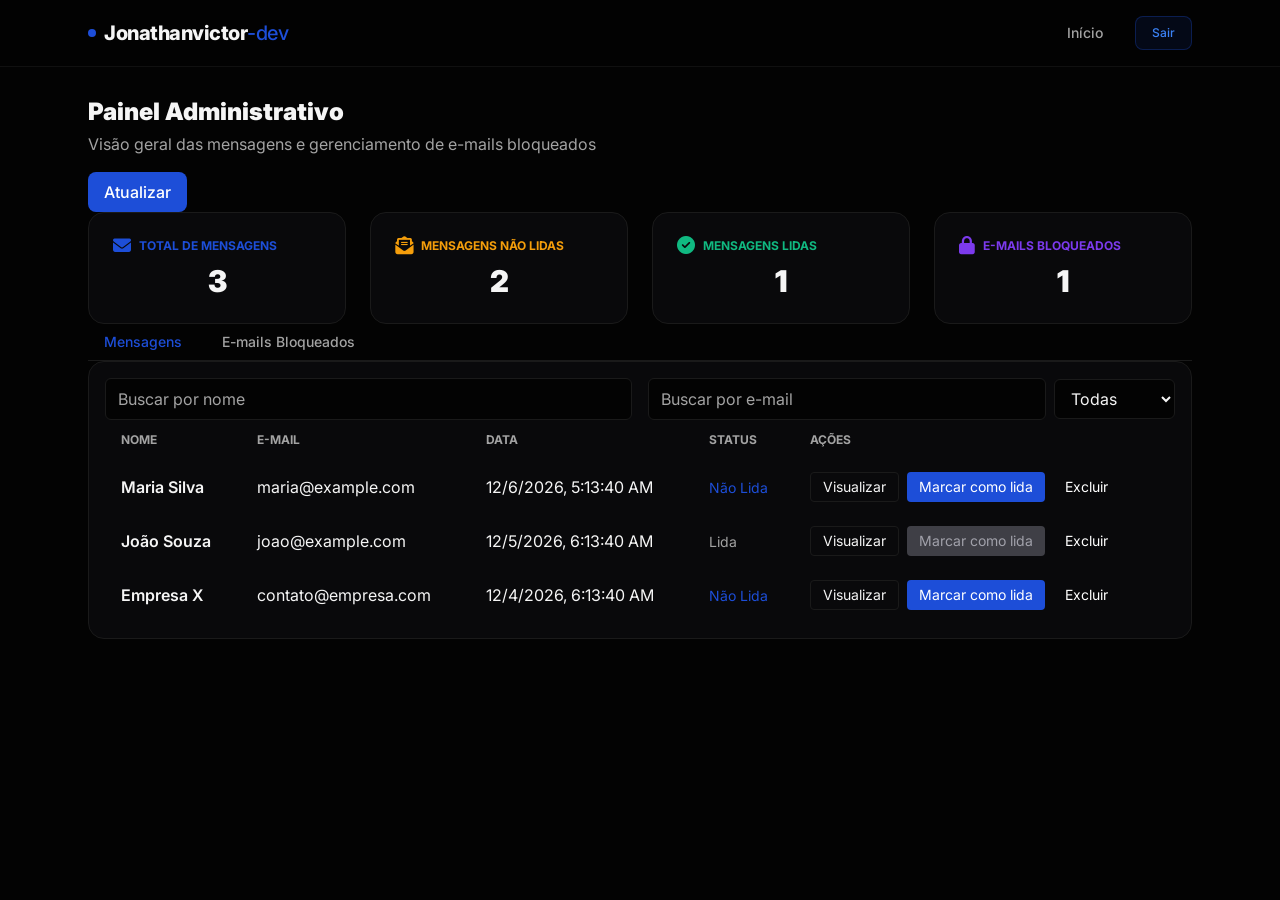
==== admin.html @ 73f5d61a "feat: incluir painel administrativo e suas funcionalidades" ====
<!DOCTYPE html>
<html lang="pt-BR" class="scroll-smooth">
<head>
    <meta charset="utf-8" />
    <meta name="viewport" content="width=device-width,initial-scale=1" />
    <title>Painel Administrativo - Jonathan Victor</title>

    <link rel="stylesheet" href="css/output.css">
    <link rel="shortcut icon" href="assets/favicons/favicon.ico" type="image/x-icon">
    <link rel="stylesheet" href="https://cdnjs.cloudflare.com/ajax/libs/font-awesome/6.5.0/css/all.min.css">
    <link href="https://fonts.googleapis.com/css2?family=Inter:wght@300;400;500;600;700;800&display=swap" rel="stylesheet">
</head>
<body class="bg-background text-text-primary selection:bg-accent selection:text-white">

    <header class="fixed top-0 left-0 w-full z-50 bg-background/80 backdrop-blur-md border-b border-border/60" role="banner">
        <div class="max-w-6xl mx-auto px-6 py-4 flex items-center justify-between">
            <a href="index.html" class="text-xl font-extrabold tracking-tight flex items-center gap-2">
                <span class="w-2 h-2 rounded-full bg-accent"></span>
                <span>Jonathanvictor<span class="text-accent font-medium">-dev</span></span>
            </a>
            <nav class="hidden md:flex items-center gap-8 text-sm font-medium">
                <a href="index.html" class="text-text-secondary hover:text-accent transition-colors">Início</a>
                <a href="login.html" class="px-4 py-2 bg-accent/10 border border-accent/30 text-accent-light rounded-lg text-xs hover:bg-accent hover:text-white transition-all">Sair</a>
            </nav>
        </div>
    </header>

    <main class="pt-24 min-h-[calc(100vh-64px)]">
        <div class="max-w-6xl mx-auto px-6 py-8">

            <!-- Header -->
            <div class="flex flex-col sm:flex-row sm:items-center sm:justify-between gap-4 mb-8">
                <div>
                    <h1 class="text-2xl sm:text-3xl font-black">Painel Administrativo</h1>
                    <p class="text-text-secondary mt-1">Visão geral das mensagens e gerenciamento de e-mails bloqueados</p>
                </div>
                <div class="flex items-center gap-3">
                    <button id="refreshBtn" class="px-4 py-2 bg-accent hover:bg-accent-light text-white font-medium rounded-lg transition">Atualizar</button>
                </div>
            </div>

            <!-- Cards Resumo -->
            <section class="mb-8">
                <div class="grid grid-cols-2 md:grid-cols-2 lg:grid-cols-4 gap-6 items-stretch">
                    <article class="bg-surface border border-border rounded-2xl p-6 flex flex-col justify-center">
                        <h3 class="flex items-center gap-2 text-xs font-bold uppercase" style="color:#1d4ed8"><i class="fa-solid fa-envelope" style="font-size: 1.125rem; flex-shrink: 0;" aria-hidden="true"></i>Total de Mensagens</h3>
                        <p class="text-center text-3xl font-black mt-2 text-text-primary" id="countTotal">--</p>
                    </article>

                    <article class="bg-surface border border-border rounded-2xl p-6 flex flex-col justify-center">
                        <h3 class="flex items-center gap-2 text-xs font-bold uppercase" style="color:#f59e0b"><i class="fa-solid fa-envelope-open-text" style="font-size: 1.125rem; flex-shrink: 0;" aria-hidden="true"></i>Mensagens Não Lidas</h3>
                        <p class="text-center text-3xl font-black mt-2 text-text-primary" id="countUnread">--</p>
                    </article>

                    <article class="bg-surface border border-border rounded-2xl p-6 flex flex-col justify-center">
                        <h3 class="flex items-center gap-2 text-xs font-bold uppercase" style="color:#10b981"><i class="fa-solid fa-circle-check" style="font-size: 1.125rem; flex-shrink: 0;" aria-hidden="true"></i>Mensagens Lidas</h3>
                        <p class="text-center text-3xl font-black mt-2 text-text-primary" id="countRead">--</p>
                    </article>

                    <article class="bg-surface border border-border rounded-2xl p-6 flex flex-col justify-center">
                        <h3 class="flex items-center gap-2 text-xs font-bold uppercase" style="color:#7c3aed"><i class="fa-solid fa-lock" style="font-size: 1.125rem; flex-shrink: 0;" aria-hidden="true"></i>E-mails Bloqueados</h3>
                        <p class="text-center text-3xl font-black mt-2 text-text-primary" id="countBlocked">--</p>
                    </article>
                </div>
            </section>

            <!-- Tabs -->
            <section class="mb-6">
                <div class="flex gap-2 border-b border-border mb-4">
                    <button class="tab-btn px-4 py-2 text-sm font-medium text-accent bg-transparent" data-tab="messages" aria-selected="true">Mensagens</button>
                    <button class="tab-btn px-4 py-2 text-sm font-medium text-text-secondary bg-transparent" data-tab="blocked" aria-selected="false">E-mails Bloqueados</button>
                </div>

                <!-- Mensagens -->
                <div id="tab-messages" class="tab-panel">
                    <div class="bg-surface border border-border rounded-2xl p-4">
                        <div class="flex flex-col md:flex-row md:items-center md:justify-between gap-4 mb-4">
                            <div class="flex items-center gap-2 w-full md:w-1/2">
                                <input id="searchName" type="search" placeholder="Buscar por nome" class="w-full px-3 py-2 rounded-md bg-background border border-border text-text-primary placeholder:text-text-secondary focus:outline-none" />
                            </div>
                            <div class="flex items-center gap-2 w-full md:w-1/2 justify-end">
                                <input id="searchEmail" type="search" placeholder="Buscar por e-mail" class="w-full md:w-1/2 px-3 py-2 rounded-md bg-background border border-border text-text-primary placeholder:text-text-secondary focus:outline-none" />
                                <select id="filterStatus" class="px-3 py-2 rounded-md bg-background border border-border text-text-primary">
                                    <option value="all">Todas</option>
                                    <option value="read">Lidas</option>
                                    <option value="unread">Não Lidas</option>
                                </select>
                            </div>
                        </div>

                        <div id="messagesTableWrap" class="overflow-x-auto" style="max-width: 100%; overflow-x: auto; -webkit-overflow-scrolling: touch;">
                            <table class="w-full text-left table-auto" style="min-width: 46rem;">
                                <thead>
                                    <tr class="text-text-secondary text-xs uppercase">
                                        <th class="px-4 py-3">Nome</th>
                                        <th class="px-4 py-3">E-mail</th>
                                        <th class="px-4 py-3">Data</th>
                                        <th class="px-4 py-3">Status</th>
                                        <th class="px-4 py-3">Ações</th>
                                    </tr>
                                </thead>
                                <tbody id="messagesTbody" class="divide-y divide-border">
                                    <!-- preenchido por JS -->
                                </tbody>
                            </table>
                        </div>
                    </div>
                </div>

                <!-- E-mails Bloqueados -->
                <div id="tab-blocked" class="tab-panel hidden">
                    <div class="bg-surface border border-border rounded-2xl p-4">
                        <form id="blockForm" class="grid grid-cols-1 md:grid-cols-3 gap-3 mb-4">
                            <div class="md:col-span-2">
                                <label class="text-sm text-text-primary">E-mail</label>
                                <input id="blockEmail" type="email" required placeholder="exemplo@dominio.com" class="w-full px-3 py-2 rounded-md bg-background border border-border text-text-primary" />
                            </div>
                            <div>
                                <label class="text-sm text-text-primary">Motivo</label>
                                <input id="blockReason" type="text" placeholder="Motivo do bloqueio" class="w-full px-3 py-2 rounded-md bg-background border border-border text-text-primary" />
                            </div>
                            <div class="md:col-span-3 flex justify-end">
                                <button type="submit" class="px-4 py-2 bg-accent hover:bg-accent-light text-white rounded-md">Bloquear E-mail</button>
                            </div>
                        </form>

                        <div class="overflow-x-auto" style="max-width: 100%; overflow-x: auto; -webkit-overflow-scrolling: touch;">
                            <table class="w-full text-left table-auto" style="min-width: 38rem;">
                                <thead>
                                    <tr class="text-text-secondary text-xs uppercase">
                                        <th class="px-4 py-3">E-mail</th>
                                        <th class="px-4 py-3">Motivo</th>
                                        <th class="px-4 py-3">Data de Bloqueio</th>
                                        <th class="px-4 py-3">Ações</th>
                                    </tr>
                                </thead>
                                <tbody id="blockedTbody" class="divide-y divide-border">
                                    <!-- preenchido por JS -->
                                </tbody>
                            </table>
                        </div>
                    </div>
                </div>
            </section>

        </div>
    </main>

    <!-- Modais -->
    <div id="modalOverlay" class="fixed inset-0 bg-black/60 hidden items-center justify-center z-50">
        <div id="modal" class="bg-surface border border-border rounded-2xl w-full p-6 animate-fade" style="width: calc(100% - 2rem); max-width: 42rem;">
            <header class="flex items-start justify-between">
                <h2 id="modalTitle" class="text-lg font-bold text-text-primary">Detalhes</h2>
                <button id="modalClose" aria-label="Fechar" class="text-text-secondary hover:text-text-primary">✕</button>
            </header>
            <div id="modalContent" class="mt-4 text-text-secondary">
                <!-- preenchido por JS -->
            </div>
        </div>
    </div>

    <!-- Confirm Modal -->
    <div id="confirmOverlay" class="fixed inset-0 hidden items-center justify-center z-50" style="background-color: rgba(0, 0, 0, 0.72); backdrop-filter: blur(3px);">
        <div class="bg-surface border border-border rounded-2xl w-full p-6" style="width: calc(100% - 2rem); max-width: 28rem; background-color: #111214; border-color: #303036; box-shadow: 0 20px 50px rgba(0, 0, 0, 0.6);">
            <p id="confirmText" class="text-text-primary">Tem certeza?</p>
            <div class="mt-4 flex justify-end gap-2">
                <button id="confirmCancel" class="px-4 py-2 bg-background border border-border rounded-md">Cancelar</button>
                <button id="confirmOk" class="px-4 py-2 bg-accent text-white rounded-md">Confirmar</button>
            </div>
        </div>
    </div>

    <!-- Toasts -->
    <div id="toasts" class="fixed space-y-2 z-50" style="right: 1rem; top: 5rem; width: min(22rem, calc(100% - 2rem));" aria-live="polite"></div>

    <script src="js/admin.js" defer></script>
</body>
</html>
---- css/output.css ----
*, ::before, ::after {
  --tw-border-spacing-x: 0;
  --tw-border-spacing-y: 0;
  --tw-translate-x: 0;
  --tw-translate-y: 0;
  --tw-rotate: 0;
  --tw-skew-x: 0;
  --tw-skew-y: 0;
  --tw-scale-x: 1;
  --tw-scale-y: 1;
  --tw-pan-x:  ;
  --tw-pan-y:  ;
  --tw-pinch-zoom:  ;
  --tw-scroll-snap-strictness: proximity;
  --tw-gradient-from-position:  ;
  --tw-gradient-via-position:  ;
  --tw-gradient-to-position:  ;
  --tw-ordinal:  ;
  --tw-slashed-zero:  ;
  --tw-numeric-figure:  ;
  --tw-numeric-spacing:  ;
  --tw-numeric-fraction:  ;
  --tw-ring-inset:  ;
  --tw-ring-offset-width: 0px;
  --tw-ring-offset-color: #fff;
  --tw-ring-color: rgb(59 130 246 / 0.5);
  --tw-ring-offset-shadow: 0 0 #0000;
  --tw-ring-shadow: 0 0 #0000;
  --tw-shadow: 0 0 #0000;
  --tw-shadow-colored: 0 0 #0000;
  --tw-blur:  ;
  --tw-brightness:  ;
  --tw-contrast:  ;
  --tw-grayscale:  ;
  --tw-hue-rotate:  ;
  --tw-invert:  ;
  --tw-saturate:  ;
  --tw-sepia:  ;
  --tw-drop-shadow:  ;
  --tw-backdrop-blur:  ;
  --tw-backdrop-brightness:  ;
  --tw-backdrop-contrast:  ;
  --tw-backdrop-grayscale:  ;
  --tw-backdrop-hue-rotate:  ;
  --tw-backdrop-invert:  ;
  --tw-backdrop-opacity:  ;
  --tw-backdrop-saturate:  ;
  --tw-backdrop-sepia:  ;
  --tw-contain-size:  ;
  --tw-contain-layout:  ;
  --tw-contain-paint:  ;
  --tw-contain-style:  ;
}

::backdrop {
  --tw-border-spacing-x: 0;
  --tw-border-spacing-y: 0;
  --tw-translate-x: 0;
  --tw-translate-y: 0;
  --tw-rotate: 0;
  --tw-skew-x: 0;
  --tw-skew-y: 0;
  --tw-scale-x: 1;
  --tw-scale-y: 1;
  --tw-pan-x:  ;
  --tw-pan-y:  ;
  --tw-pinch-zoom:  ;
  --tw-scroll-snap-strictness: proximity;
  --tw-gradient-from-position:  ;
  --tw-gradient-via-position:  ;
  --tw-gradient-to-position:  ;
  --tw-ordinal:  ;
  --tw-slashed-zero:  ;
  --tw-numeric-figure:  ;
  --tw-numeric-spacing:  ;
  --tw-numeric-fraction:  ;
  --tw-ring-inset:  ;
  --tw-ring-offset-width: 0px;
  --tw-ring-offset-color: #fff;
  --tw-ring-color: rgb(59 130 246 / 0.5);
  --tw-ring-offset-shadow: 0 0 #0000;
  --tw-ring-shadow: 0 0 #0000;
  --tw-shadow: 0 0 #0000;
  --tw-shadow-colored: 0 0 #0000;
  --tw-blur:  ;
  --tw-brightness:  ;
  --tw-contrast:  ;
  --tw-grayscale:  ;
  --tw-hue-rotate:  ;
  --tw-invert:  ;
  --tw-saturate:  ;
  --tw-sepia:  ;
  --tw-drop-shadow:  ;
  --tw-backdrop-blur:  ;
  --tw-backdrop-brightness:  ;
  --tw-backdrop-contrast:  ;
  --tw-backdrop-grayscale:  ;
  --tw-backdrop-hue-rotate:  ;
  --tw-backdrop-invert:  ;
  --tw-backdrop-opacity:  ;
  --tw-backdrop-saturate:  ;
  --tw-backdrop-sepia:  ;
  --tw-contain-size:  ;
  --tw-contain-layout:  ;
  --tw-contain-paint:  ;
  --tw-contain-style:  ;
}

/*
! tailwindcss v3.4.13 | MIT License | https://tailwindcss.com
*/

/*
1. Prevent padding and border from affecting element width. (https://github.com/mozdevs/cssremedy/issues/4)
2. Allow adding a border to an element by just adding a border-width. (https://github.com/tailwindcss/tailwindcss/pull/116)
*/

*,
::before,
::after {
  box-sizing: border-box;
  /* 1 */
  border-width: 0;
  /* 2 */
  border-style: solid;
  /* 2 */
  border-color: #e5e7eb;
  /* 2 */
}

::before,
::after {
  --tw-content: '';
}

/*
1. Use a consistent sensible line-height in all browsers.
2. Prevent adjustments of font size after orientation changes in iOS.
3. Use a more readable tab size.
4. Use the user's configured `sans` font-family by default.
5. Use the user's configured `sans` font-feature-settings by default.
6. Use the user's configured `sans` font-variation-settings by default.
7. Disable tap highlights on iOS
*/

html,
:host {
  line-height: 1.5;
  /* 1 */
  -webkit-text-size-adjust: 100%;
  /* 2 */
  -moz-tab-size: 4;
  /* 3 */
  -o-tab-size: 4;
     tab-size: 4;
  /* 3 */
  font-family: Inter, sans-serif;
  /* 4 */
  font-feature-settings: normal;
  /* 5 */
  font-variation-settings: normal;
  /* 6 */
  -webkit-tap-highlight-color: transparent;
  /* 7 */
}

/*
1. Remove the margin in all browsers.
2. Inherit line-height from `html` so users can set them as a class directly on the `html` element.
*/

body {
  margin: 0;
  /* 1 */
  line-height: inherit;
  /* 2 */
}

/*
1. Add the correct height in Firefox.
2. Correct the inheritance of border color in Firefox. (https://bugzilla.mozilla.org/show_bug.cgi?id=190655)
3. Ensure horizontal rules are visible by default.
*/

hr {
  height: 0;
  /* 1 */
  color: inherit;
  /* 2 */
  border-top-width: 1px;
  /* 3 */
}

/*
Add the correct text decoration in Chrome, Edge, and Safari.
*/

abbr:where([title]) {
  -webkit-text-decoration: underline dotted;
          text-decoration: underline dotted;
}

/*
Remove the default font size and weight for headings.
*/

h1,
h2,
h3,
h4,
h5,
h6 {
  font-size: inherit;
  font-weight: inherit;
}

/*
Reset links to optimize for opt-in styling instead of opt-out.
*/

a {
  color: inherit;
  text-decoration: inherit;
}

/*
Add the correct font weight in Edge and Safari.
*/

b,
strong {
  font-weight: bolder;
}

/*
1. Use the user's configured `mono` font-family by default.
2. Use the user's configured `mono` font-feature-settings by default.
3. Use the user's configured `mono` font-variation-settings by default.
4. Correct the odd `em` font sizing in all browsers.
*/

code,
kbd,
samp,
pre {
  font-family: ui-monospace, SFMono-Regular, Menlo, Monaco, Consolas, "Liberation Mono", "Courier New", monospace;
  /* 1 */
  font-feature-settings: normal;
  /* 2 */
  font-variation-settings: normal;
  /* 3 */
  font-size: 1em;
  /* 4 */
}

/*
Add the correct font size in all browsers.
*/

small {
  font-size: 80%;
}

/*
Prevent `sub` and `sup` elements from affecting the line height in all browsers.
*/

sub,
sup {
  font-size: 75%;
  line-height: 0;
  position: relative;
  vertical-align: baseline;
}

sub {
  bottom: -0.25em;
}

sup {
  top: -0.5em;
}

/*
1. Remove text indentation from table contents in Chrome and Safari. (https://bugs.chromium.org/p/chromium/issues/detail?id=999088, https://bugs.webkit.org/show_bug.cgi?id=201297)
2. Correct table border color inheritance in all Chrome and Safari. (https://bugs.chromium.org/p/chromium/issues/detail?id=935729, https://bugs.webkit.org/show_bug.cgi?id=195016)
3. Remove gaps between table borders by default.
*/

table {
  text-indent: 0;
  /* 1 */
  border-color: inherit;
  /* 2 */
  border-collapse: collapse;
  /* 3 */
}

/*
1. Change the font styles in all browsers.
2. Remove the margin in Firefox and Safari.
3. Remove default padding in all browsers.
*/

button,
input,
optgroup,
select,
textarea {
  font-family: inherit;
  /* 1 */
  font-feature-settings: inherit;
  /* 1 */
  font-variation-settings: inherit;
  /* 1 */
  font-size: 100%;
  /* 1 */
  font-weight: inherit;
  /* 1 */
  line-height: inherit;
  /* 1 */
  letter-spacing: inherit;
  /* 1 */
  color: inherit;
  /* 1 */
  margin: 0;
  /* 2 */
  padding: 0;
  /* 3 */
}

/*
Remove the inheritance of text transform in Edge and Firefox.
*/

button,
select {
  text-transform: none;
}

/*
1. Correct the inability to style clickable types in iOS and Safari.
2. Remove default button styles.
*/

button,
input:where([type='button']),
input:where([type='reset']),
input:where([type='submit']) {
  -webkit-appearance: button;
  /* 1 */
  background-color: transparent;
  /* 2 */
  background-image: none;
  /* 2 */
}

/*
Use the modern Firefox focus style for all focusable elements.
*/

:-moz-focusring {
  outline: auto;
}

/*
Remove the additional `:invalid` styles in Firefox. (https://github.com/mozilla/gecko-dev/blob/2f9eacd9d3d995c937b4251a5557d95d494c9be1/layout/style/res/forms.css#L728-L737)
*/

:-moz-ui-invalid {
  box-shadow: none;
}

/*
Add the correct vertical alignment in Chrome and Firefox.
*/

progress {
  vertical-align: baseline;
}

/*
Correct the cursor style of increment and decrement buttons in Safari.
*/

::-webkit-inner-spin-button,
::-webkit-outer-spin-button {
  height: auto;
}

/*
1. Correct the odd appearance in Chrome and Safari.
2. Correct the outline style in Safari.
*/

[type='search'] {
  -webkit-appearance: textfield;
  /* 1 */
  outline-offset: -2px;
  /* 2 */
}

/*
Remove the inner padding in Chrome and Safari on macOS.
*/

::-webkit-search-decoration {
  -webkit-appearance: none;
}

/*
1. Correct the inability to style clickable types in iOS and Safari.
2. Change font properties to `inherit` in Safari.
*/

::-webkit-file-upload-button {
  -webkit-appearance: button;
  /* 1 */
  font: inherit;
  /* 2 */
}

/*
Add the correct display in Chrome and Safari.
*/

summary {
  display: list-item;
}

/*
Removes the default spacing and border for appropriate elements.
*/

blockquote,
dl,
dd,
h1,
h2,
h3,
h4,
h5,
h6,
hr,
figure,
p,
pre {
  margin: 0;
}

fieldset {
  margin: 0;
  padding: 0;
}

legend {
  padding: 0;
}

ol,
ul,
menu {
  list-style: none;
  margin: 0;
  padding: 0;
}

/*
Reset default styling for dialogs.
*/

dialog {
  padding: 0;
}

/*
Prevent resizing textareas horizontally by default.
*/

textarea {
  resize: vertical;
}

/*
1. Reset the default placeholder opacity in Firefox. (https://github.com/tailwindlabs/tailwindcss/issues/3300)
2. Set the default placeholder color to the user's configured gray 400 color.
*/

input::-moz-placeholder, textarea::-moz-placeholder {
  opacity: 1;
  /* 1 */
  color: #9ca3af;
  /* 2 */
}

input::placeholder,
textarea::placeholder {
  opacity: 1;
  /* 1 */
  color: #9ca3af;
  /* 2 */
}

/*
Set the default cursor for buttons.
*/

button,
[role="button"] {
  cursor: pointer;
}

/*
Make sure disabled buttons don't get the pointer cursor.
*/

:disabled {
  cursor: default;
}

/*
1. Make replaced elements `display: block` by default. (https://github.com/mozdevs/cssremedy/issues/14)
2. Add `vertical-align: middle` to align replaced elements more sensibly by default. (https://github.com/jensimmons/cssremedy/issues/14#issuecomment-634934210)
   This can trigger a poorly considered lint error in some tools but is included by design.
*/

img,
svg,
video,
canvas,
audio,
iframe,
embed,
object {
  display: block;
  /* 1 */
  vertical-align: middle;
  /* 2 */
}

/*
Constrain images and videos to the parent width and preserve their intrinsic aspect ratio. (https://github.com/mozdevs/cssremedy/issues/14)
*/

img,
video {
  max-width: 100%;
  height: auto;
}

/* Make elements with the HTML hidden attribute stay hidden by default */

[hidden] {
  display: none;
}

.visible {
  visibility: visible;
}

.fixed {
  position: fixed;
}

.absolute {
  position: absolute;
}

.relative {
  position: relative;
}

.inset-0 {
  inset: 0px;
}

.inset-\[-10px\] {
  inset: -10px;
}

.-right-4 {
  right: -1rem;
}

.-top-4 {
  top: -1rem;
}

.bottom-1 {
  bottom: 0.25rem;
}

.left-0 {
  left: 0px;
}

.right-0 {
  right: 0px;
}

.top-0 {
  top: 0px;
}

.top-full {
  top: 100%;
}

.z-10 {
  z-index: 10;
}

.z-50 {
  z-index: 50;
}

.order-1 {
  order: 1;
}

.order-2 {
  order: 2;
}

.mx-auto {
  margin-left: auto;
  margin-right: auto;
}

.mb-10 {
  margin-bottom: 2.5rem;
}

.mb-16 {
  margin-bottom: 4rem;
}

.mb-2 {
  margin-bottom: 0.5rem;
}

.mb-3 {
  margin-bottom: 0.75rem;
}

.mb-6 {
  margin-bottom: 1.5rem;
}

.mr-2 {
  margin-right: 0.5rem;
}

.mt-1 {
  margin-top: 0.25rem;
}

.mt-16 {
  margin-top: 4rem;
}

.mt-2 {
  margin-top: 0.5rem;
}

.mt-3 {
  margin-top: 0.75rem;
}

.mt-4 {
  margin-top: 1rem;
}

.block {
  display: block;
}

.inline-block {
  display: inline-block;
}

.flex {
  display: flex;
}

.inline-flex {
  display: inline-flex;
}

.grid {
  display: grid;
}

.hidden {
  display: none;
}

.aspect-video {
  aspect-ratio: 16 / 9;
}

.h-2 {
  height: 0.5rem;
}

.h-3 {
  height: 0.75rem;
}

.h-32 {
  height: 8rem;
}

.h-4 {
  height: 1rem;
}

.h-6 {
  height: 1.5rem;
}

.h-64 {
  height: 16rem;
}

.h-\[6px\] {
  height: 6px;
}

.h-full {
  height: 100%;
}

.min-h-\[85vh\] {
  min-height: 85vh;
}

.w-2 {
  width: 0.5rem;
}

.w-3 {
  width: 0.75rem;
}

.w-32 {
  width: 8rem;
}

.w-4 {
  width: 1rem;
}

.w-6 {
  width: 1.5rem;
}

.w-64 {
  width: 16rem;
}

.w-full {
  width: 100%;
}

.max-w-2xl {
  max-width: 42rem;
}

.max-w-3xl {
  max-width: 48rem;
}

.max-w-6xl {
  max-width: 72rem;
}

.max-w-sm {
  max-width: 24rem;
}

.max-w-xl {
  max-width: 36rem;
}

.scale-105 {
  --tw-scale-x: 1.05;
  --tw-scale-y: 1.05;
  transform: translate(var(--tw-translate-x), var(--tw-translate-y)) rotate(var(--tw-rotate)) skewX(var(--tw-skew-x)) skewY(var(--tw-skew-y)) scaleX(var(--tw-scale-x)) scaleY(var(--tw-scale-y));
}

@keyframes spin {
  to {
    transform: rotate(360deg);
  }
}

.animate-\[spin_40s_linear_infinite\] {
  animation: spin 40s linear infinite;
}

@keyframes float {
  0%, 100% {
    transform: translateY(0px) rotate(0deg);
  }

  50% {
    transform: translateY(-15px) rotate(1deg);
  }
}

.animate-float {
  animation: float 6s ease-in-out infinite;
}

@keyframes ping {
  75%, 100% {
    transform: scale(2);
    opacity: 0;
  }
}

.animate-ping {
  animation: ping 1s cubic-bezier(0, 0, 0.2, 1) infinite;
}

@keyframes pulse {
  50% {
    opacity: .5;
  }
}

.animate-pulse {
  animation: pulse 2s cubic-bezier(0.4, 0, 0.6, 1) infinite;
}

@keyframes pulse {
  50% {
    opacity: .5;
  }
}

.animate-pulse-slow {
  animation: pulse 4s cubic-bezier(0.4, 0.6, 0.6, 1) infinite;
}

.resize-y {
  resize: vertical;
}

.grid-cols-1 {
  grid-template-columns: repeat(1, minmax(0, 1fr));
}

.grid-cols-2 {
  grid-template-columns: repeat(2, minmax(0, 1fr));
}

.grid-cols-3 {
  grid-template-columns: repeat(3, minmax(0, 1fr));
}

.grid-cols-4 {
  grid-template-columns: repeat(4, minmax(0, 1fr));
}

.flex-col {
  flex-direction: column;
}

.flex-wrap {
  flex-wrap: wrap;
}

.items-center {
  align-items: center;
}

.items-stretch {
  align-items: stretch;
}

.justify-center {
  justify-content: center;
}

.justify-between {
  justify-content: space-between;
}

.gap-1 {
  gap: 0.25rem;
}

.gap-12 {
  gap: 3rem;
}

.gap-2 {
  gap: 0.5rem;
}

.gap-3 {
  gap: 0.75rem;
}

.gap-4 {
  gap: 1rem;
}

.gap-5 {
  gap: 1.25rem;
}

.gap-6 {
  gap: 1.5rem;
}

.gap-8 {
  gap: 2rem;
}

.space-y-2 > :not([hidden]) ~ :not([hidden]) {
  --tw-space-y-reverse: 0;
  margin-top: calc(0.5rem * calc(1 - var(--tw-space-y-reverse)));
  margin-bottom: calc(0.5rem * var(--tw-space-y-reverse));
}

.space-y-4 > :not([hidden]) ~ :not([hidden]) {
  --tw-space-y-reverse: 0;
  margin-top: calc(1rem * calc(1 - var(--tw-space-y-reverse)));
  margin-bottom: calc(1rem * var(--tw-space-y-reverse));
}

.space-y-5 > :not([hidden]) ~ :not([hidden]) {
  --tw-space-y-reverse: 0;
  margin-top: calc(1.25rem * calc(1 - var(--tw-space-y-reverse)));
  margin-bottom: calc(1.25rem * var(--tw-space-y-reverse));
}

.space-y-6 > :not([hidden]) ~ :not([hidden]) {
  --tw-space-y-reverse: 0;
  margin-top: calc(1.5rem * calc(1 - var(--tw-space-y-reverse)));
  margin-bottom: calc(1.5rem * var(--tw-space-y-reverse));
}

.overflow-hidden {
  overflow: hidden;
}

.overflow-x-auto {
  overflow-x: auto;
}

.scroll-smooth {
  scroll-behavior: smooth;
}

.rounded {
  border-radius: 0.25rem;
}

.rounded-2xl {
  border-radius: 1rem;
}

.rounded-full {
  border-radius: 9999px;
}

.rounded-lg {
  border-radius: 0.5rem;
}

.rounded-md {
  border-radius: 0.375rem;
}

.rounded-xl {
  border-radius: 0.75rem;
}

.border {
  border-width: 1px;
}

.border-2 {
  border-width: 2px;
}

.border-b {
  border-bottom-width: 1px;
}

.border-t {
  border-top-width: 1px;
}

.border-dashed {
  border-style: dashed;
}

.border-accent {
  --tw-border-opacity: 1;
  border-color: rgb(29 78 216 / var(--tw-border-opacity));
}

.border-accent\/20 {
  border-color: rgb(29 78 216 / 0.2);
}

.border-accent\/30 {
  border-color: rgb(29 78 216 / 0.3);
}

.border-accent\/40 {
  border-color: rgb(29 78 216 / 0.4);
}

.border-border {
  --tw-border-opacity: 1;
  border-color: rgb(26 26 26 / var(--tw-border-opacity));
}

.border-border\/50 {
  border-color: rgb(26 26 26 / 0.5);
}

.border-border\/60 {
  border-color: rgb(26 26 26 / 0.6);
}

.bg-accent {
  --tw-bg-opacity: 1;
  background-color: rgb(29 78 216 / var(--tw-bg-opacity));
}

.bg-accent-light {
  --tw-bg-opacity: 1;
  background-color: rgb(59 130 246 / var(--tw-bg-opacity));
}

.bg-accent\/10 {
  background-color: rgb(29 78 216 / 0.1);
}

.bg-accent\/30 {
  background-color: rgb(29 78 216 / 0.3);
}

.bg-accent\/5 {
  background-color: rgb(29 78 216 / 0.05);
}

.bg-background {
  --tw-bg-opacity: 1;
  background-color: rgb(3 3 3 / var(--tw-bg-opacity));
}

.bg-background\/80 {
  background-color: rgb(3 3 3 / 0.8);
}

.bg-green-500 {
  --tw-bg-opacity: 1;
  background-color: rgb(34 197 94 / var(--tw-bg-opacity));
}

.bg-neutral-900 {
  --tw-bg-opacity: 1;
  background-color: rgb(23 23 23 / var(--tw-bg-opacity));
}

.bg-red-500 {
  --tw-bg-opacity: 1;
  background-color: rgb(239 68 68 / var(--tw-bg-opacity));
}

.bg-surface {
  --tw-bg-opacity: 1;
  background-color: rgb(9 9 11 / var(--tw-bg-opacity));
}

.bg-surface\/30 {
  background-color: rgb(9 9 11 / 0.3);
}

.bg-surface\/50 {
  background-color: rgb(9 9 11 / 0.5);
}

.bg-transparent {
  background-color: transparent;
}

.bg-gradient-to-br {
  background-image: linear-gradient(to bottom right, var(--tw-gradient-stops));
}

.bg-gradient-to-t {
  background-image: linear-gradient(to top, var(--tw-gradient-stops));
}

.bg-gradient-to-tr {
  background-image: linear-gradient(to top right, var(--tw-gradient-stops));
}

.from-accent {
  --tw-gradient-from: #1d4ed8 var(--tw-gradient-from-position);
  --tw-gradient-to: rgb(29 78 216 / 0) var(--tw-gradient-to-position);
  --tw-gradient-stops: var(--tw-gradient-from), var(--tw-gradient-to);
}

.from-surface {
  --tw-gradient-from: #09090b var(--tw-gradient-from-position);
  --tw-gradient-to: rgb(9 9 11 / 0) var(--tw-gradient-to-position);
  --tw-gradient-stops: var(--tw-gradient-from), var(--tw-gradient-to);
}

.via-transparent {
  --tw-gradient-to: rgb(0 0 0 / 0)  var(--tw-gradient-to-position);
  --tw-gradient-stops: var(--tw-gradient-from), transparent var(--tw-gradient-via-position), var(--tw-gradient-to);
}

.to-accent-light {
  --tw-gradient-to: #3b82f6 var(--tw-gradient-to-position);
}

.to-background {
  --tw-gradient-to: #030303 var(--tw-gradient-to-position);
}

.to-transparent {
  --tw-gradient-to: transparent var(--tw-gradient-to-position);
}

.object-cover {
  -o-object-fit: cover;
     object-fit: cover;
}

.p-2 {
  padding: 0.5rem;
}

.p-3 {
  padding: 0.75rem;
}

.p-4 {
  padding: 1rem;
}

.p-6 {
  padding: 1.5rem;
}

.p-8 {
  padding: 2rem;
}

.px-3 {
  padding-left: 0.75rem;
  padding-right: 0.75rem;
}

.px-4 {
  padding-left: 1rem;
  padding-right: 1rem;
}

.px-6 {
  padding-left: 1.5rem;
  padding-right: 1.5rem;
}

.px-8 {
  padding-left: 2rem;
  padding-right: 2rem;
}

.py-1 {
  padding-top: 0.25rem;
  padding-bottom: 0.25rem;
}

.py-12 {
  padding-top: 3rem;
  padding-bottom: 3rem;
}

.py-16 {
  padding-top: 4rem;
  padding-bottom: 4rem;
}

.py-2 {
  padding-top: 0.5rem;
  padding-bottom: 0.5rem;
}

.py-24 {
  padding-top: 6rem;
  padding-bottom: 6rem;
}

.py-3 {
  padding-top: 0.75rem;
  padding-bottom: 0.75rem;
}

.py-4 {
  padding-top: 1rem;
  padding-bottom: 1rem;
}

.py-6 {
  padding-top: 1.5rem;
  padding-bottom: 1.5rem;
}

.pt-0 {
  padding-top: 0px;
}

.pt-24 {
  padding-top: 6rem;
}

.pt-4 {
  padding-top: 1rem;
}

.pt-6 {
  padding-top: 1.5rem;
}

.pt-8 {
  padding-top: 2rem;
}

.text-left {
  text-align: left;
}

.text-center {
  text-align: center;
}

.text-2xl {
  font-size: 1.5rem;
  line-height: 2rem;
}

.text-3xl {
  font-size: 1.875rem;
  line-height: 2.25rem;
}

.text-4xl {
  font-size: 2.25rem;
  line-height: 2.5rem;
}

.text-\[10px\] {
  font-size: 10px;
}

.text-lg {
  font-size: 1.125rem;
  line-height: 1.75rem;
}

.text-sm {
  font-size: 0.875rem;
  line-height: 1.25rem;
}

.text-xl {
  font-size: 1.25rem;
  line-height: 1.75rem;
}

.text-xs {
  font-size: 0.75rem;
  line-height: 1rem;
}

.font-black {
  font-weight: 900;
}

.font-bold {
  font-weight: 700;
}

.font-extrabold {
  font-weight: 800;
}

.font-light {
  font-weight: 300;
}

.font-medium {
  font-weight: 500;
}

.font-semibold {
  font-weight: 600;
}

.uppercase {
  text-transform: uppercase;
}

.leading-relaxed {
  line-height: 1.625;
}

.leading-tight {
  line-height: 1.25;
}

.tracking-tight {
  letter-spacing: -0.025em;
}

.tracking-wider {
  letter-spacing: 0.05em;
}

.tracking-widest {
  letter-spacing: 0.1em;
}

.text-accent {
  --tw-text-opacity: 1;
  color: rgb(29 78 216 / var(--tw-text-opacity));
}

.text-accent-light {
  --tw-text-opacity: 1;
  color: rgb(59 130 246 / var(--tw-text-opacity));
}

.text-green-500 {
  --tw-text-opacity: 1;
  color: rgb(34 197 94 / var(--tw-text-opacity));
}

.text-red-500 {
  --tw-text-opacity: 1;
  color: rgb(239 68 68 / var(--tw-text-opacity));
}

.text-text-muted {
  --tw-text-opacity: 1;
  color: rgb(82 82 82 / var(--tw-text-opacity));
}

.text-text-primary {
  --tw-text-opacity: 1;
  color: rgb(245 245 245 / var(--tw-text-opacity));
}

.text-text-secondary {
  --tw-text-opacity: 1;
  color: rgb(163 163 163 / var(--tw-text-opacity));
}

.text-white {
  --tw-text-opacity: 1;
  color: rgb(255 255 255 / var(--tw-text-opacity));
}

.opacity-20 {
  opacity: 0.2;
}

.opacity-60 {
  opacity: 0.6;
}

.opacity-75 {
  opacity: 0.75;
}

.mix-blend-color {
  mix-blend-mode: color;
}

.shadow-2xl {
  --tw-shadow: 0 25px 50px -12px rgb(0 0 0 / 0.25);
  --tw-shadow-colored: 0 25px 50px -12px var(--tw-shadow-color);
  box-shadow: var(--tw-ring-offset-shadow, 0 0 #0000), var(--tw-ring-shadow, 0 0 #0000), var(--tw-shadow);
}

.shadow-lg {
  --tw-shadow: 0 10px 15px -3px rgb(0 0 0 / 0.1), 0 4px 6px -4px rgb(0 0 0 / 0.1);
  --tw-shadow-colored: 0 10px 15px -3px var(--tw-shadow-color), 0 4px 6px -4px var(--tw-shadow-color);
  box-shadow: var(--tw-ring-offset-shadow, 0 0 #0000), var(--tw-ring-shadow, 0 0 #0000), var(--tw-shadow);
}

.shadow-md {
  --tw-shadow: 0 4px 6px -1px rgb(0 0 0 / 0.1), 0 2px 4px -2px rgb(0 0 0 / 0.1);
  --tw-shadow-colored: 0 4px 6px -1px var(--tw-shadow-color), 0 2px 4px -2px var(--tw-shadow-color);
  box-shadow: var(--tw-ring-offset-shadow, 0 0 #0000), var(--tw-ring-shadow, 0 0 #0000), var(--tw-shadow);
}

.shadow-accent\/20 {
  --tw-shadow-color: rgb(29 78 216 / 0.2);
  --tw-shadow: var(--tw-shadow-colored);
}

.blur-3xl {
  --tw-blur: blur(64px);
  filter: var(--tw-blur) var(--tw-brightness) var(--tw-contrast) var(--tw-grayscale) var(--tw-hue-rotate) var(--tw-invert) var(--tw-saturate) var(--tw-sepia) var(--tw-drop-shadow);
}

.grayscale {
  --tw-grayscale: grayscale(100%);
  filter: var(--tw-blur) var(--tw-brightness) var(--tw-contrast) var(--tw-grayscale) var(--tw-hue-rotate) var(--tw-invert) var(--tw-saturate) var(--tw-sepia) var(--tw-drop-shadow);
}

.backdrop-blur-md {
  --tw-backdrop-blur: blur(12px);
  -webkit-backdrop-filter: var(--tw-backdrop-blur) var(--tw-backdrop-brightness) var(--tw-backdrop-contrast) var(--tw-backdrop-grayscale) var(--tw-backdrop-hue-rotate) var(--tw-backdrop-invert) var(--tw-backdrop-opacity) var(--tw-backdrop-saturate) var(--tw-backdrop-sepia);
  backdrop-filter: var(--tw-backdrop-blur) var(--tw-backdrop-brightness) var(--tw-backdrop-contrast) var(--tw-backdrop-grayscale) var(--tw-backdrop-hue-rotate) var(--tw-backdrop-invert) var(--tw-backdrop-opacity) var(--tw-backdrop-saturate) var(--tw-backdrop-sepia);
}

.transition-all {
  transition-property: all;
  transition-timing-function: cubic-bezier(0.4, 0, 0.2, 1);
  transition-duration: 150ms;
}

.transition-colors {
  transition-property: color, background-color, border-color, text-decoration-color, fill, stroke;
  transition-timing-function: cubic-bezier(0.4, 0, 0.2, 1);
  transition-duration: 150ms;
}

.transition-opacity {
  transition-property: opacity;
  transition-timing-function: cubic-bezier(0.4, 0, 0.2, 1);
  transition-duration: 150ms;
}

.transition-transform {
  transition-property: transform;
  transition-timing-function: cubic-bezier(0.4, 0, 0.2, 1);
  transition-duration: 150ms;
}

.duration-300 {
  transition-duration: 300ms;
}

.duration-500 {
  transition-duration: 500ms;
}

.duration-700 {
  transition-duration: 700ms;
}

.ease-in-out {
  transition-timing-function: cubic-bezier(0.4, 0, 0.2, 1);
}

body {
  background-color: #030303;
  color: #f5f5f5;
  overflow-x: hidden;
}

::-webkit-scrollbar {
  width: 8px;
}

::-webkit-scrollbar-track {
  background: #030303;
}

::-webkit-scrollbar-thumb {
  background: #1d4ed8;
  border-radius: 4px;
}

::-webkit-scrollbar-thumb:hover {
  background: #3b82f6;
}

.profile-shape {
  border-radius: 60% 40% 30% 70% / 60% 30% 70% 40%;
  animation: morph 8s ease-in-out infinite;
}

@keyframes morph {
  0% {
    border-radius: 60% 40% 30% 70% / 60% 30% 70% 40%;
  }

  50% {
    border-radius: 30% 60% 70% 40% / 50% 60% 30% 60%;
  }

  100% {
    border-radius: 60% 40% 30% 70% / 60% 30% 70% 40%;
  }
}

.fade-in {
  opacity: 0;
  transform: translateY(20px);
  transition: opacity 0.8s ease-out, transform 0.8s ease-out;
}

.fade-in.visible {
  opacity: 1;
  transform: translateY(0);
}

.selection\:bg-accent *::-moz-selection {
  --tw-bg-opacity: 1;
  background-color: rgb(29 78 216 / var(--tw-bg-opacity));
}

.selection\:bg-accent *::selection {
  --tw-bg-opacity: 1;
  background-color: rgb(29 78 216 / var(--tw-bg-opacity));
}

.selection\:text-white *::-moz-selection {
  --tw-text-opacity: 1;
  color: rgb(255 255 255 / var(--tw-text-opacity));
}

.selection\:text-white *::selection {
  --tw-text-opacity: 1;
  color: rgb(255 255 255 / var(--tw-text-opacity));
}

.selection\:bg-accent::-moz-selection {
  --tw-bg-opacity: 1;
  background-color: rgb(29 78 216 / var(--tw-bg-opacity));
}

.selection\:bg-accent::selection {
  --tw-bg-opacity: 1;
  background-color: rgb(29 78 216 / var(--tw-bg-opacity));
}

.selection\:text-white::-moz-selection {
  --tw-text-opacity: 1;
  color: rgb(255 255 255 / var(--tw-text-opacity));
}

.selection\:text-white::selection {
  --tw-text-opacity: 1;
  color: rgb(255 255 255 / var(--tw-text-opacity));
}

.placeholder\:text-text-muted::-moz-placeholder {
  --tw-text-opacity: 1;
  color: rgb(82 82 82 / var(--tw-text-opacity));
}

.placeholder\:text-text-muted::placeholder {
  --tw-text-opacity: 1;
  color: rgb(82 82 82 / var(--tw-text-opacity));
}

.placeholder\:text-text-secondary::-moz-placeholder {
  --tw-text-opacity: 1;
  color: rgb(163 163 163 / var(--tw-text-opacity));
}

.placeholder\:text-text-secondary::placeholder {
  --tw-text-opacity: 1;
  color: rgb(163 163 163 / var(--tw-text-opacity));
}

.hover\:border-accent:hover {
  --tw-border-opacity: 1;
  border-color: rgb(29 78 216 / var(--tw-border-opacity));
}

.hover\:border-accent\/40:hover {
  border-color: rgb(29 78 216 / 0.4);
}

.hover\:bg-accent:hover {
  --tw-bg-opacity: 1;
  background-color: rgb(29 78 216 / var(--tw-bg-opacity));
}

.hover\:bg-accent-light:hover {
  --tw-bg-opacity: 1;
  background-color: rgb(59 130 246 / var(--tw-bg-opacity));
}

.hover\:text-accent:hover {
  --tw-text-opacity: 1;
  color: rgb(29 78 216 / var(--tw-text-opacity));
}

.hover\:text-accent-light:hover {
  --tw-text-opacity: 1;
  color: rgb(59 130 246 / var(--tw-text-opacity));
}

.hover\:text-text-primary:hover {
  --tw-text-opacity: 1;
  color: rgb(245 245 245 / var(--tw-text-opacity));
}

.hover\:text-white:hover {
  --tw-text-opacity: 1;
  color: rgb(255 255 255 / var(--tw-text-opacity));
}

.hover\:underline:hover {
  text-decoration-line: underline;
}

.hover\:shadow-accent-light\/30:hover {
  --tw-shadow-color: rgb(59 130 246 / 0.3);
  --tw-shadow: var(--tw-shadow-colored);
}

.hover\:grayscale-0:hover {
  --tw-grayscale: grayscale(0);
  filter: var(--tw-blur) var(--tw-brightness) var(--tw-contrast) var(--tw-grayscale) var(--tw-hue-rotate) var(--tw-invert) var(--tw-saturate) var(--tw-sepia) var(--tw-drop-shadow);
}

.focus\:border-transparent:focus {
  border-color: transparent;
}

.focus\:outline-none:focus {
  outline: 2px solid transparent;
  outline-offset: 2px;
}

.focus\:ring-2:focus {
  --tw-ring-offset-shadow: var(--tw-ring-inset) 0 0 0 var(--tw-ring-offset-width) var(--tw-ring-offset-color);
  --tw-ring-shadow: var(--tw-ring-inset) 0 0 0 calc(2px + var(--tw-ring-offset-width)) var(--tw-ring-color);
  box-shadow: var(--tw-ring-offset-shadow), var(--tw-ring-shadow), var(--tw-shadow, 0 0 #0000);
}

.focus\:ring-accent:focus {
  --tw-ring-opacity: 1;
  --tw-ring-color: rgb(29 78 216 / var(--tw-ring-opacity));
}

.focus\:ring-accent\/40:focus {
  --tw-ring-color: rgb(29 78 216 / 0.4);
}

.focus\:ring-offset-2:focus {
  --tw-ring-offset-width: 2px;
}

.focus\:ring-offset-background:focus {
  --tw-ring-offset-color: #030303;
}

.group\/link:hover .group-hover\/link\:-translate-y-0\.5 {
  --tw-translate-y: -0.125rem;
  transform: translate(var(--tw-translate-x), var(--tw-translate-y)) rotate(var(--tw-rotate)) skewX(var(--tw-skew-x)) skewY(var(--tw-skew-y)) scaleX(var(--tw-scale-x)) scaleY(var(--tw-scale-y));
}

.group\/link:hover .group-hover\/link\:translate-x-0\.5 {
  --tw-translate-x: 0.125rem;
  transform: translate(var(--tw-translate-x), var(--tw-translate-y)) rotate(var(--tw-rotate)) skewX(var(--tw-skew-x)) skewY(var(--tw-skew-y)) scaleX(var(--tw-scale-x)) scaleY(var(--tw-scale-y));
}

.group:hover .group-hover\:-translate-y-0\.5 {
  --tw-translate-y: -0.125rem;
  transform: translate(var(--tw-translate-x), var(--tw-translate-y)) rotate(var(--tw-rotate)) skewX(var(--tw-skew-x)) skewY(var(--tw-skew-y)) scaleX(var(--tw-scale-x)) scaleY(var(--tw-scale-y));
}

.group:hover .group-hover\:translate-x-0\.5 {
  --tw-translate-x: 0.125rem;
  transform: translate(var(--tw-translate-x), var(--tw-translate-y)) rotate(var(--tw-rotate)) skewX(var(--tw-skew-x)) skewY(var(--tw-skew-y)) scaleX(var(--tw-scale-x)) scaleY(var(--tw-scale-y));
}

.group:hover .group-hover\:translate-x-1 {
  --tw-translate-x: 0.25rem;
  transform: translate(var(--tw-translate-x), var(--tw-translate-y)) rotate(var(--tw-rotate)) skewX(var(--tw-skew-x)) skewY(var(--tw-skew-y)) scaleX(var(--tw-scale-x)) scaleY(var(--tw-scale-y));
}

.group:hover .group-hover\:scale-100 {
  --tw-scale-x: 1;
  --tw-scale-y: 1;
  transform: translate(var(--tw-translate-x), var(--tw-translate-y)) rotate(var(--tw-rotate)) skewX(var(--tw-skew-x)) skewY(var(--tw-skew-y)) scaleX(var(--tw-scale-x)) scaleY(var(--tw-scale-y));
}

.group:hover .group-hover\:scale-105 {
  --tw-scale-x: 1.05;
  --tw-scale-y: 1.05;
  transform: translate(var(--tw-translate-x), var(--tw-translate-y)) rotate(var(--tw-rotate)) skewX(var(--tw-skew-x)) skewY(var(--tw-skew-y)) scaleX(var(--tw-scale-x)) scaleY(var(--tw-scale-y));
}

.group:hover .group-hover\:bg-accent-light {
  --tw-bg-opacity: 1;
  background-color: rgb(59 130 246 / var(--tw-bg-opacity));
}

.group:hover .group-hover\:text-accent-light {
  --tw-text-opacity: 1;
  color: rgb(59 130 246 / var(--tw-text-opacity));
}

.group:hover .group-hover\:opacity-0 {
  opacity: 0;
}

@media (min-width: 640px) {
  .sm\:h-80 {
    height: 20rem;
  }

  .sm\:w-80 {
    width: 20rem;
  }

  .sm\:text-4xl {
    font-size: 2.25rem;
    line-height: 2.5rem;
  }

  .sm\:text-5xl {
    font-size: 3rem;
    line-height: 1;
  }
}

@media (min-width: 768px) {
  .md\:flex {
    display: flex;
  }

  .md\:hidden {
    display: none;
  }

  .md\:grid-cols-2 {
    grid-template-columns: repeat(2, minmax(0, 1fr));
  }

  .md\:flex-row {
    flex-direction: row;
  }

  .md\:items-end {
    align-items: flex-end;
  }

  .md\:text-6xl {
    font-size: 3.75rem;
    line-height: 1;
  }
}

@media (min-width: 1024px) {
  .lg\:order-1 {
    order: 1;
  }

  .lg\:order-2 {
    order: 2;
  }

  .lg\:col-span-5 {
    grid-column: span 5 / span 5;
  }

  .lg\:col-span-7 {
    grid-column: span 7 / span 7;
  }

  .lg\:h-96 {
    height: 24rem;
  }

  .lg\:w-96 {
    width: 24rem;
  }

  .lg\:grid-cols-12 {
    grid-template-columns: repeat(12, minmax(0, 1fr));
  }

  .lg\:grid-cols-3 {
    grid-template-columns: repeat(3, minmax(0, 1fr));
  }

  .lg\:grid-cols-4 {
    grid-template-columns: repeat(4, minmax(0, 1fr));
  }
}
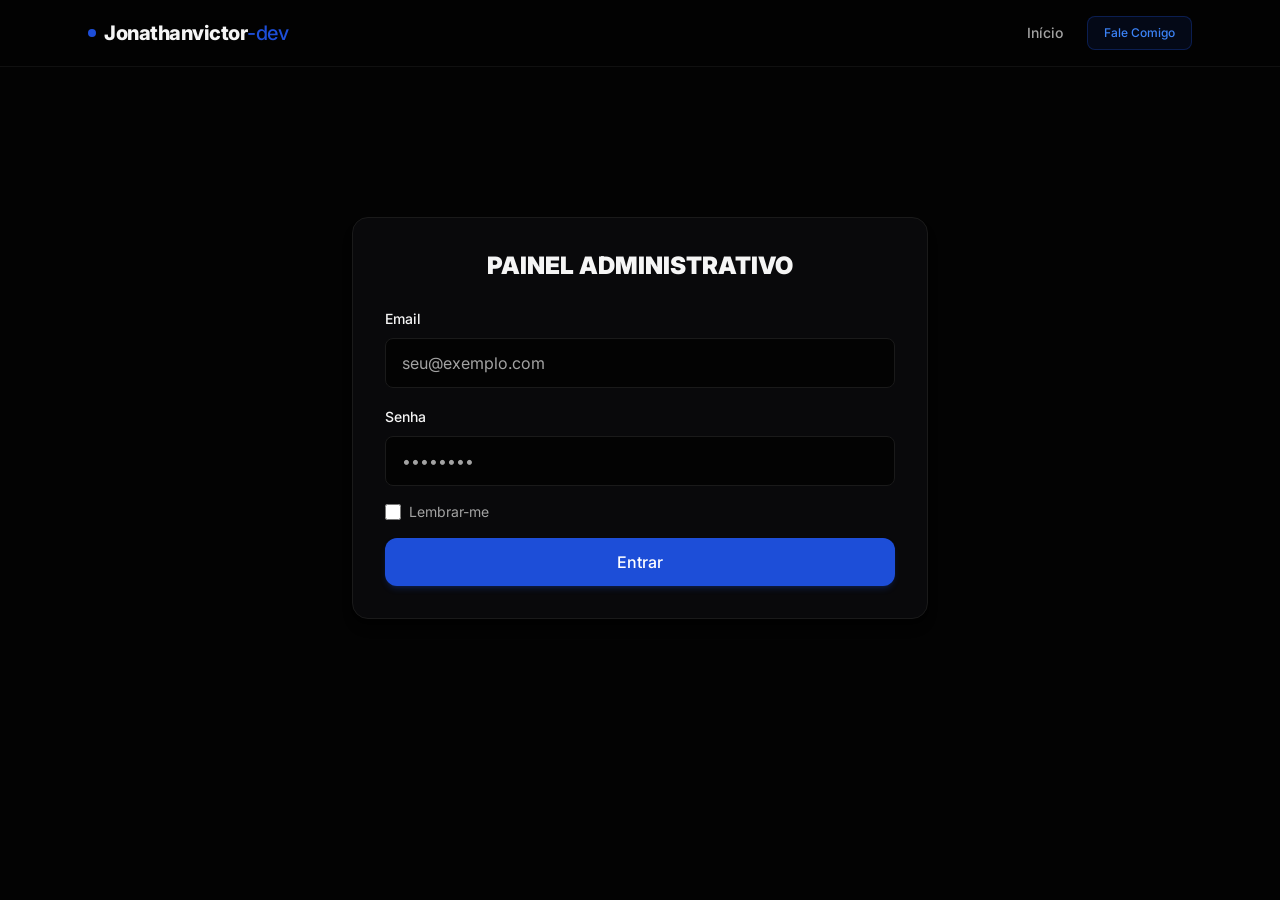
==== commit 05ed7a82: "feat: implementar integração completa com a API" ====
--- a/admin.html
+++ b/admin.html
@@ -20,7 +20,7 @@
             </a>
             <nav class="hidden md:flex items-center gap-8 text-sm font-medium">
                 <a href="index.html" class="text-text-secondary hover:text-accent transition-colors">Início</a>
-                <a href="login.html" class="px-4 py-2 bg-accent/10 border border-accent/30 text-accent-light rounded-lg text-xs hover:bg-accent hover:text-white transition-all">Sair</a>
+                <a href="#" id="logout" class="px-4 py-2 bg-accent/10 border border-accent/30 text-accent-light rounded-lg text-xs hover:bg-accent hover:text-white transition-all">Sair</a>
             </nav>
         </div>
     </header>
@@ -41,25 +41,25 @@
 
             <!-- Cards Resumo -->
             <section class="mb-8">
-                <div class="grid grid-cols-2 md:grid-cols-2 lg:grid-cols-4 gap-6 items-stretch">
-                    <article class="bg-surface border border-border rounded-2xl p-6 flex flex-col justify-center">
-                        <h3 class="flex items-center gap-2 text-xs font-bold uppercase" style="color:#1d4ed8"><i class="fa-solid fa-envelope" style="font-size: 1.125rem; flex-shrink: 0;" aria-hidden="true"></i>Total de Mensagens</h3>
-                        <p class="text-center text-3xl font-black mt-2 text-text-primary" id="countTotal">--</p>
+                <div class="grid grid-cols-2 md:grid-cols-2 lg:grid-cols-4 gap-6 items-stretch">
+                    <article class="bg-surface border border-border rounded-2xl p-6 flex flex-col justify-center">
+                        <h3 class="flex items-center gap-2 text-xs font-bold uppercase" style="color:#1d4ed8"><i class="fa-solid fa-envelope" style="font-size: 1.125rem; flex-shrink: 0;" aria-hidden="true"></i>Total de Mensagens</h3>
+                        <p class="text-center text-3xl font-black mt-2 text-text-primary" id="countTotal">--</p>
                     </article>
 
-                    <article class="bg-surface border border-border rounded-2xl p-6 flex flex-col justify-center">
-                        <h3 class="flex items-center gap-2 text-xs font-bold uppercase" style="color:#f59e0b"><i class="fa-solid fa-envelope-open-text" style="font-size: 1.125rem; flex-shrink: 0;" aria-hidden="true"></i>Mensagens Não Lidas</h3>
-                        <p class="text-center text-3xl font-black mt-2 text-text-primary" id="countUnread">--</p>
+                    <article class="bg-surface border border-border rounded-2xl p-6 flex flex-col justify-center">
+                        <h3 class="flex items-center gap-2 text-xs font-bold uppercase" style="color:#f59e0b"><i class="fa-solid fa-envelope-open-text" style="font-size: 1.125rem; flex-shrink: 0;" aria-hidden="true"></i>Mensagens Não Lidas</h3>
+                        <p class="text-center text-3xl font-black mt-2 text-text-primary" id="countUnread">--</p>
                     </article>
 
-                    <article class="bg-surface border border-border rounded-2xl p-6 flex flex-col justify-center">
-                        <h3 class="flex items-center gap-2 text-xs font-bold uppercase" style="color:#10b981"><i class="fa-solid fa-circle-check" style="font-size: 1.125rem; flex-shrink: 0;" aria-hidden="true"></i>Mensagens Lidas</h3>
-                        <p class="text-center text-3xl font-black mt-2 text-text-primary" id="countRead">--</p>
+                    <article class="bg-surface border border-border rounded-2xl p-6 flex flex-col justify-center">
+                        <h3 class="flex items-center gap-2 text-xs font-bold uppercase" style="color:#10b981"><i class="fa-solid fa-circle-check" style="font-size: 1.125rem; flex-shrink: 0;" aria-hidden="true"></i>Mensagens Lidas</h3>
+                        <p class="text-center text-3xl font-black mt-2 text-text-primary" id="countRead">--</p>
                     </article>
 
-                    <article class="bg-surface border border-border rounded-2xl p-6 flex flex-col justify-center">
-                        <h3 class="flex items-center gap-2 text-xs font-bold uppercase" style="color:#7c3aed"><i class="fa-solid fa-lock" style="font-size: 1.125rem; flex-shrink: 0;" aria-hidden="true"></i>E-mails Bloqueados</h3>
-                        <p class="text-center text-3xl font-black mt-2 text-text-primary" id="countBlocked">--</p>
+                    <article class="bg-surface border border-border rounded-2xl p-6 flex flex-col justify-center">
+                        <h3 class="flex items-center gap-2 text-xs font-bold uppercase" style="color:#7c3aed"><i class="fa-solid fa-lock" style="font-size: 1.125rem; flex-shrink: 0;" aria-hidden="true"></i>E-mails Bloqueados</h3>
+                        <p class="text-center text-3xl font-black mt-2 text-text-primary" id="countBlocked">--</p>
                     </article>
                 </div>
             </section>
@@ -67,8 +67,8 @@
             <!-- Tabs -->
             <section class="mb-6">
                 <div class="flex gap-2 border-b border-border mb-4">
-                    <button class="tab-btn px-4 py-2 text-sm font-medium text-accent bg-transparent" data-tab="messages" aria-selected="true">Mensagens</button>
-                    <button class="tab-btn px-4 py-2 text-sm font-medium text-text-secondary bg-transparent" data-tab="blocked" aria-selected="false">E-mails Bloqueados</button>
+                    <button class="tab-btn px-4 py-2 text-sm font-medium text-accent bg-transparent" data-tab="messages" aria-selected="true">Mensagens</button>
+                    <button class="tab-btn px-4 py-2 text-sm font-medium text-text-secondary bg-transparent" data-tab="blocked" aria-selected="false">E-mails Bloqueados</button>
                 </div>
 
                 <!-- Mensagens -->
@@ -88,8 +88,8 @@
                             </div>
                         </div>
 
-                        <div id="messagesTableWrap" class="overflow-x-auto" style="max-width: 100%; overflow-x: auto; -webkit-overflow-scrolling: touch;">
-                            <table class="w-full text-left table-auto" style="min-width: 46rem;">
+                        <div id="messagesTableWrap" class="overflow-x-auto" style="max-width: 100%; overflow-x: auto; -webkit-overflow-scrolling: touch;">
+                            <table class="w-full text-left table-auto" style="min-width: 46rem;">
                                 <thead>
                                     <tr class="text-text-secondary text-xs uppercase">
                                         <th class="px-4 py-3">Nome</th>
@@ -124,8 +124,8 @@
                             </div>
                         </form>
 
-                        <div class="overflow-x-auto" style="max-width: 100%; overflow-x: auto; -webkit-overflow-scrolling: touch;">
-                            <table class="w-full text-left table-auto" style="min-width: 38rem;">
+                        <div class="overflow-x-auto" style="max-width: 100%; overflow-x: auto; -webkit-overflow-scrolling: touch;">
+                            <table class="w-full text-left table-auto" style="min-width: 38rem;">
                                 <thead>
                                     <tr class="text-text-secondary text-xs uppercase">
                                         <th class="px-4 py-3">E-mail</th>
@@ -147,21 +147,19 @@
     </main>
 
     <!-- Modais -->
-    <div id="modalOverlay" class="fixed inset-0 bg-black/60 hidden items-center justify-center z-50">
-        <div id="modal" class="bg-surface border border-border rounded-2xl w-full p-6 animate-fade" style="width: calc(100% - 2rem); max-width: 42rem;">
+    <div id="modalOverlay" class="fixed inset-0 hidden items-center justify-center z-50" style="background-color: rgba(0, 0, 0, 0.82); backdrop-filter: blur(4px);">
+        <div id="modal" class="bg-surface border border-border rounded-2xl w-full p-6 animate-fade" style="width: calc(100% - 2rem); max-width: 42rem; background-color: #111214; border-color: #3f3f46; box-shadow: 0 24px 60px rgba(0, 0, 0, 0.7);">
             <header class="flex items-start justify-between">
                 <h2 id="modalTitle" class="text-lg font-bold text-text-primary">Detalhes</h2>
                 <button id="modalClose" aria-label="Fechar" class="text-text-secondary hover:text-text-primary">✕</button>
             </header>
-            <div id="modalContent" class="mt-4 text-text-secondary">
-                <!-- preenchido por JS -->
-            </div>
+            <div id="modalContent" class="mt-4 text-text-secondary"></div>
         </div>
     </div>
 
     <!-- Confirm Modal -->
-    <div id="confirmOverlay" class="fixed inset-0 hidden items-center justify-center z-50" style="background-color: rgba(0, 0, 0, 0.72); backdrop-filter: blur(3px);">
-        <div class="bg-surface border border-border rounded-2xl w-full p-6" style="width: calc(100% - 2rem); max-width: 28rem; background-color: #111214; border-color: #303036; box-shadow: 0 20px 50px rgba(0, 0, 0, 0.6);">
+    <div id="confirmOverlay" class="fixed inset-0 hidden items-center justify-center z-50" style="background-color: rgba(0, 0, 0, 0.82); backdrop-filter: blur(4px);">
+        <div class="bg-surface border border-border rounded-2xl w-full p-6" style="width: calc(100% - 2rem); max-width: 28rem; background-color: #111214; border-color: #3f3f46; box-shadow: 0 24px 60px rgba(0, 0, 0, 0.7);">
             <p id="confirmText" class="text-text-primary">Tem certeza?</p>
             <div class="mt-4 flex justify-end gap-2">
                 <button id="confirmCancel" class="px-4 py-2 bg-background border border-border rounded-md">Cancelar</button>
@@ -170,9 +168,8 @@
         </div>
     </div>
 
-    <!-- Toasts -->
-    <div id="toasts" class="fixed space-y-2 z-50" style="right: 1rem; top: 5rem; width: min(22rem, calc(100% - 2rem));" aria-live="polite"></div>
+    <div id="toasts" class="fixed space-y-2 z-50" style="right: 1rem; top: 5rem; width: min(22rem, calc(100% - 2rem));" aria-live="polite"></div>
 
-    <script src="js/admin.js" defer></script>
+    <script type="module" src="js/admin.js" defer></script>
 </body>
 </html>
--- a/css/output.css
+++ b/css/output.css
@@ -643,10 +643,18 @@
   margin-bottom: 0.75rem;
 }
 
+.mb-4 {
+  margin-bottom: 1rem;
+}
+
 .mb-6 {
   margin-bottom: 1.5rem;
 }
 
+.mb-8 {
+  margin-bottom: 2rem;
+}
+
 .mr-2 {
   margin-right: 0.5rem;
 }
@@ -687,6 +695,10 @@
   display: inline-flex;
 }
 
+.table {
+  display: table;
+}
+
 .grid {
   display: grid;
 }
@@ -715,6 +727,10 @@
   height: 1rem;
 }
 
+.h-5 {
+  height: 1.25rem;
+}
+
 .h-6 {
   height: 1.5rem;
 }
@@ -735,6 +751,10 @@
   min-height: 85vh;
 }
 
+.min-h-\[calc\(100vh-64px\)\] {
+  min-height: calc(100vh - 64px);
+}
+
 .w-2 {
   width: 0.5rem;
 }
@@ -751,6 +771,10 @@
   width: 1rem;
 }
 
+.w-5 {
+  width: 1.25rem;
+}
+
 .w-6 {
   width: 1.5rem;
 }
@@ -781,6 +805,19 @@
 
 .max-w-xl {
   max-width: 36rem;
+}
+
+.flex-shrink {
+  flex-shrink: 1;
+}
+
+.table-auto {
+  table-layout: auto;
+}
+
+.translate-x-full {
+  --tw-translate-x: 100%;
+  transform: translate(var(--tw-translate-x), var(--tw-translate-y)) rotate(var(--tw-rotate)) skewX(var(--tw-skew-x)) skewY(var(--tw-skew-y)) scaleX(var(--tw-scale-x)) scaleY(var(--tw-scale-y));
 }
 
 .scale-105 {
@@ -844,6 +881,20 @@
   animation: pulse 4s cubic-bezier(0.4, 0.6, 0.6, 1) infinite;
 }
 
+@keyframes spin {
+  to {
+    transform: rotate(360deg);
+  }
+}
+
+.animate-spin {
+  animation: spin 1s linear infinite;
+}
+
+.cursor-pointer {
+  cursor: pointer;
+}
+
 .resize-y {
   resize: vertical;
 }
@@ -860,10 +911,6 @@
   grid-template-columns: repeat(3, minmax(0, 1fr));
 }
 
-.grid-cols-4 {
-  grid-template-columns: repeat(4, minmax(0, 1fr));
-}
-
 .flex-col {
   flex-direction: column;
 }
@@ -872,12 +919,20 @@
   flex-wrap: wrap;
 }
 
+.items-start {
+  align-items: flex-start;
+}
+
 .items-center {
   align-items: center;
 }
 
 .items-stretch {
   align-items: stretch;
+}
+
+.justify-end {
+  justify-content: flex-end;
 }
 
 .justify-center {
@@ -944,6 +999,17 @@
   margin-bottom: calc(1.5rem * var(--tw-space-y-reverse));
 }
 
+.divide-y > :not([hidden]) ~ :not([hidden]) {
+  --tw-divide-y-reverse: 0;
+  border-top-width: calc(1px * calc(1 - var(--tw-divide-y-reverse)));
+  border-bottom-width: calc(1px * var(--tw-divide-y-reverse));
+}
+
+.divide-border > :not([hidden]) ~ :not([hidden]) {
+  --tw-divide-opacity: 1;
+  border-color: rgb(26 26 26 / var(--tw-divide-opacity));
+}
+
 .overflow-hidden {
   overflow: hidden;
 }
@@ -954,6 +1020,14 @@
 
 .scroll-smooth {
   scroll-behavior: smooth;
+}
+
+.whitespace-nowrap {
+  white-space: nowrap;
+}
+
+.whitespace-pre-wrap {
+  white-space: pre-wrap;
 }
 
 .rounded {
@@ -1030,6 +1104,15 @@
   border-color: rgb(26 26 26 / 0.6);
 }
 
+.border-white\/40 {
+  border-color: rgb(255 255 255 / 0.4);
+}
+
+.border-t-white {
+  --tw-border-opacity: 1;
+  border-top-color: rgb(255 255 255 / var(--tw-border-opacity));
+}
+
 .bg-accent {
   --tw-bg-opacity: 1;
   background-color: rgb(29 78 216 / var(--tw-bg-opacity));
@@ -1052,6 +1135,11 @@
   background-color: rgb(29 78 216 / 0.05);
 }
 
+.bg-amber-500 {
+  --tw-bg-opacity: 1;
+  background-color: rgb(245 158 11 / var(--tw-bg-opacity));
+}
+
 .bg-background {
   --tw-bg-opacity: 1;
   background-color: rgb(3 3 3 / var(--tw-bg-opacity));
@@ -1076,6 +1164,11 @@
   background-color: rgb(239 68 68 / var(--tw-bg-opacity));
 }
 
+.bg-red-600 {
+  --tw-bg-opacity: 1;
+  background-color: rgb(220 38 38 / var(--tw-bg-opacity));
+}
+
 .bg-surface {
   --tw-bg-opacity: 1;
   background-color: rgb(9 9 11 / var(--tw-bg-opacity));
@@ -1091,6 +1184,11 @@
 
 .bg-transparent {
   background-color: transparent;
+}
+
+.bg-zinc-700 {
+  --tw-bg-opacity: 1;
+  background-color: rgb(63 63 70 / var(--tw-bg-opacity));
 }
 
 .bg-gradient-to-br {
@@ -1219,6 +1317,11 @@
   padding-bottom: 1.5rem;
 }
 
+.py-8 {
+  padding-top: 2rem;
+  padding-bottom: 2rem;
+}
+
 .pt-0 {
   padding-top: 0px;
 }
@@ -1245,6 +1348,14 @@
 
 .text-center {
   text-align: center;
+}
+
+.align-top {
+  vertical-align: top;
+}
+
+.align-middle {
+  vertical-align: middle;
 }
 
 .text-2xl {
@@ -1372,6 +1483,15 @@
 .text-white {
   --tw-text-opacity: 1;
   color: rgb(255 255 255 / var(--tw-text-opacity));
+}
+
+.text-zinc-400 {
+  --tw-text-opacity: 1;
+  color: rgb(161 161 170 / var(--tw-text-opacity));
+}
+
+.opacity-0 {
+  opacity: 0;
 }
 
 .opacity-20 {
@@ -1413,6 +1533,11 @@
   --tw-shadow: var(--tw-shadow-colored);
 }
 
+.blur {
+  --tw-blur: blur(8px);
+  filter: var(--tw-blur) var(--tw-brightness) var(--tw-contrast) var(--tw-grayscale) var(--tw-hue-rotate) var(--tw-invert) var(--tw-saturate) var(--tw-sepia) var(--tw-drop-shadow);
+}
+
 .blur-3xl {
   --tw-blur: blur(64px);
   filter: var(--tw-blur) var(--tw-brightness) var(--tw-contrast) var(--tw-grayscale) var(--tw-hue-rotate) var(--tw-invert) var(--tw-saturate) var(--tw-sepia) var(--tw-drop-shadow);
@@ -1420,6 +1545,10 @@
 
 .grayscale {
   --tw-grayscale: grayscale(100%);
+  filter: var(--tw-blur) var(--tw-brightness) var(--tw-contrast) var(--tw-grayscale) var(--tw-hue-rotate) var(--tw-invert) var(--tw-saturate) var(--tw-sepia) var(--tw-drop-shadow);
+}
+
+.filter {
   filter: var(--tw-blur) var(--tw-brightness) var(--tw-contrast) var(--tw-grayscale) var(--tw-hue-rotate) var(--tw-invert) var(--tw-saturate) var(--tw-sepia) var(--tw-drop-shadow);
 }
 
@@ -1429,6 +1558,19 @@
   backdrop-filter: var(--tw-backdrop-blur) var(--tw-backdrop-brightness) var(--tw-backdrop-contrast) var(--tw-backdrop-grayscale) var(--tw-backdrop-hue-rotate) var(--tw-backdrop-invert) var(--tw-backdrop-opacity) var(--tw-backdrop-saturate) var(--tw-backdrop-sepia);
 }
 
+.backdrop-filter {
+  -webkit-backdrop-filter: var(--tw-backdrop-blur) var(--tw-backdrop-brightness) var(--tw-backdrop-contrast) var(--tw-backdrop-grayscale) var(--tw-backdrop-hue-rotate) var(--tw-backdrop-invert) var(--tw-backdrop-opacity) var(--tw-backdrop-saturate) var(--tw-backdrop-sepia);
+  backdrop-filter: var(--tw-backdrop-blur) var(--tw-backdrop-brightness) var(--tw-backdrop-contrast) var(--tw-backdrop-grayscale) var(--tw-backdrop-hue-rotate) var(--tw-backdrop-invert) var(--tw-backdrop-opacity) var(--tw-backdrop-saturate) var(--tw-backdrop-sepia);
+}
+
+.transition {
+  transition-property: color, background-color, border-color, text-decoration-color, fill, stroke, opacity, box-shadow, transform, filter, -webkit-backdrop-filter;
+  transition-property: color, background-color, border-color, text-decoration-color, fill, stroke, opacity, box-shadow, transform, filter, backdrop-filter;
+  transition-property: color, background-color, border-color, text-decoration-color, fill, stroke, opacity, box-shadow, transform, filter, backdrop-filter, -webkit-backdrop-filter;
+  transition-timing-function: cubic-bezier(0.4, 0, 0.2, 1);
+  transition-duration: 150ms;
+}
+
 .transition-all {
   transition-property: all;
   transition-timing-function: cubic-bezier(0.4, 0, 0.2, 1);
@@ -1727,6 +1869,23 @@
     width: 20rem;
   }
 
+  .sm\:flex-row {
+    flex-direction: row;
+  }
+
+  .sm\:items-center {
+    align-items: center;
+  }
+
+  .sm\:justify-between {
+    justify-content: space-between;
+  }
+
+  .sm\:text-3xl {
+    font-size: 1.875rem;
+    line-height: 2.25rem;
+  }
+
   .sm\:text-4xl {
     font-size: 2.25rem;
     line-height: 2.5rem;
@@ -1739,6 +1898,14 @@
 }
 
 @media (min-width: 768px) {
+  .md\:col-span-2 {
+    grid-column: span 2 / span 2;
+  }
+
+  .md\:col-span-3 {
+    grid-column: span 3 / span 3;
+  }
+
   .md\:flex {
     display: flex;
   }
@@ -1747,16 +1914,32 @@
     display: none;
   }
 
+  .md\:w-1\/2 {
+    width: 50%;
+  }
+
   .md\:grid-cols-2 {
     grid-template-columns: repeat(2, minmax(0, 1fr));
   }
 
+  .md\:grid-cols-3 {
+    grid-template-columns: repeat(3, minmax(0, 1fr));
+  }
+
   .md\:flex-row {
     flex-direction: row;
   }
 
   .md\:items-end {
     align-items: flex-end;
+  }
+
+  .md\:items-center {
+    align-items: center;
+  }
+
+  .md\:justify-between {
+    justify-content: space-between;
   }
 
   .md\:text-6xl {
@@ -1801,4 +1984,4 @@
   .lg\:grid-cols-4 {
     grid-template-columns: repeat(4, minmax(0, 1fr));
   }
-}
+}
